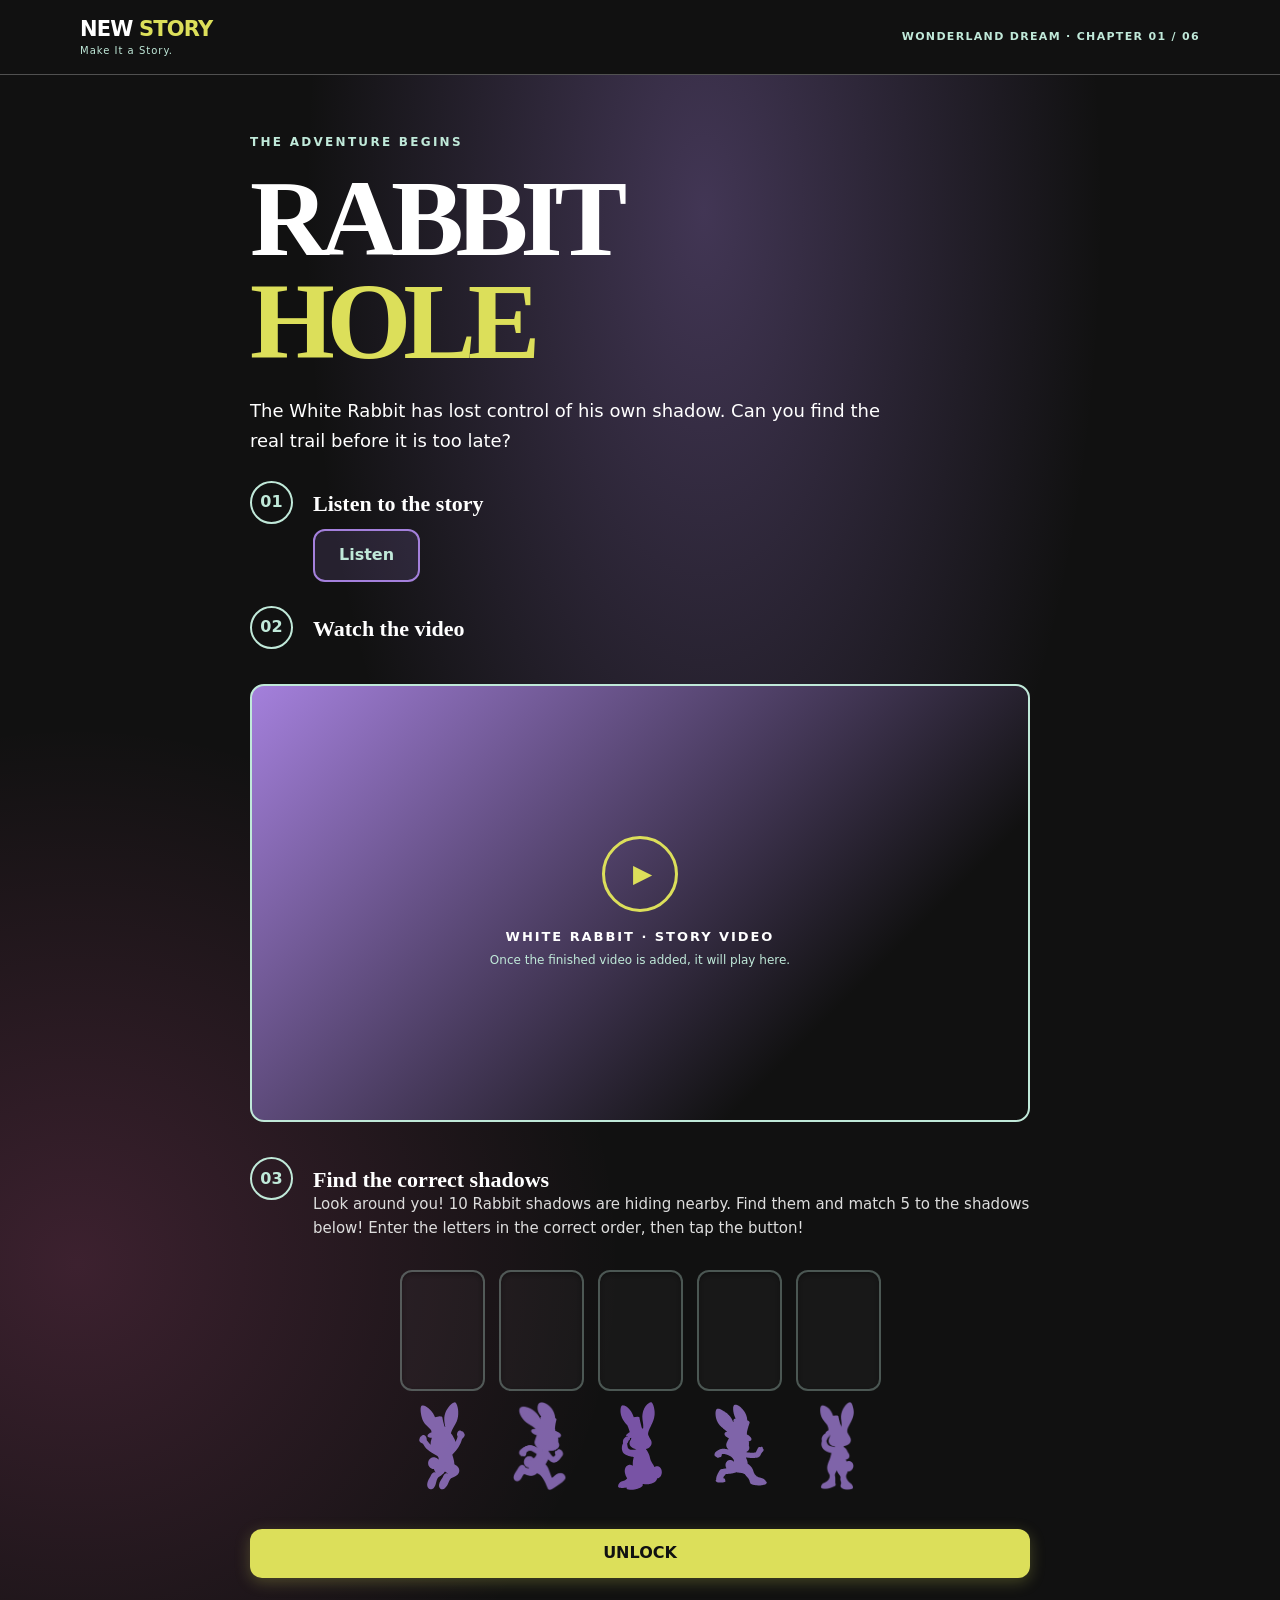
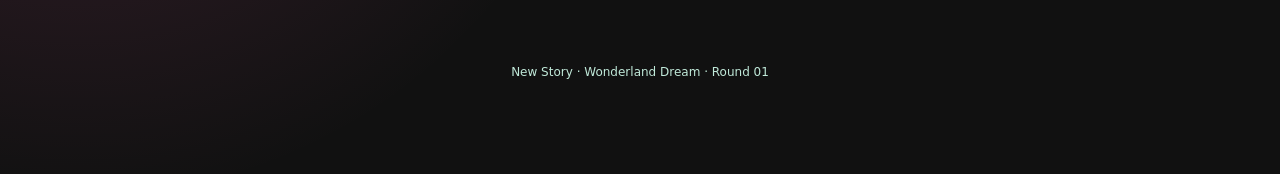
==== rounds/rabbit-hole/index.html @ a3e125e9 "Add files via upload" ====
<!doctype html>
<html lang="en">
<head>
  <meta charset="utf-8">
  <meta name="viewport" content="width=device-width,initial-scale=1">
  <meta name="robots" content="noindex,nofollow,noarchive">
  <meta name="theme-color" content="#A480DC">
  <title>Round 01 — Rabbit Hole | Wonderland Dream</title>
  <link rel="stylesheet" href="styles.css">
  <script src="game.js" defer></script>
</head>
<body class="w-game" data-round="rabbit-hole">
  <a class="skip" href="#round-content">Skip to challenge</a>
  <header class="w-header game-header"><div class="w-wrap w-header-inner">
    <div class="w-wordmark" aria-label="New Story">NEW <strong>STORY</strong><small>Make It a Story.</small></div>
    <span class="w-round-mark">WONDERLAND DREAM · CHAPTER 01 / 06</span>
  </div></header>
  <main id="round-content">
    <section class="game-intro">
      <div class="w-wrap game-wrap">
        <p class="w-eyebrow">THE ADVENTURE BEGINS</p>
        <h1>RABBIT <span>HOLE</span></h1>
        <p class="game-sub">The White Rabbit has lost control of his own shadow. Can you find the real trail before it is too late?</p>
        
        <div class="w-game-step">
          <span>01</span>
          <div>
            <h2>Listen to the story</h2>
            <audio id="myAudio" src="Round1.mp3"></audio>
            <button class="w-button" id="audio" onclick="playAudio()">Listen</button>
          </div>
        </div>

        <div class="w-game-step"><span>02</span><div><h2>Watch the video</h2></div></div>
        <div class="w-video-shell" aria-label="White Rabbit video player">
          <div class="w-video-placeholder" id="rabbit-video-placeholder">
            <div class="w-play-ring">▶</div>
            <p>WHITE RABBIT · STORY VIDEO</p>
            <small>Once the finished video is added, it will play here.</small>
          </div>
          <video id="rabbit-video" controls playsinline preload="metadata" aria-label="Rabbit Hole story video" hidden>
            <source src="../../assets/videos/Round1.mp4" type="video/mp4">
            Your browser does not support video playback.
          </video>
        </div>

        <div class="w-game-step">
          <span>03</span>
          <div>
            <h2>Find the correct shadows</h2>
            <p>Look around you! 10 Rabbit shadows are hiding nearby. Find them and match 5 to the shadows below! Enter the letters in the correct order, then tap the button!</p>
          </div>
        </div>

        <!-- Challenge Form Container -->
        <form id="word-form" style="margin-top: 20px;">
          <div id="rabbit-answer-board">
            <div>
              <input maxlength="1" aria-label="Letter 1" data-index="0" required>
              <img src="shadow-1.svg" alt="Rabbit shadow 1">
            </div>
            <div>
              <input maxlength="1" aria-label="Letter 2" data-index="1" required>
              <img src="shadow-2.png" alt="Rabbit shadow 2">
            </div>
            <div>
              <input maxlength="1" aria-label="Letter 3" data-index="2" required>
              <img src="shadow-3.svg" alt="Rabbit shadow 3">
            </div>
            <div>
              <input maxlength="1" aria-label="Letter 4" data-index="3" required>
              <img src="shadow-4.svg" alt="Rabbit shadow 4">
            </div>
            <div>
              <input maxlength="1" aria-label="Letter 5" data-index="4" required>
              <img src="shadow-5.png" alt="Rabbit shadow 5">
            </div>
          </div>
          
          <div class="w-answer-row" style="margin-top: 30px;">
            <button type="submit" class="w-button w-button-main" style="width: 100%;">UNLOCK</button>
          </div>
          <p id="word-feedback" class="w-feedback" aria-live="polite"></p>
        </form>

        <!-- Unlocked State -->
        <div id="unlocked" class="w-unlocked" hidden tabindex="-1">
          <div class="w-success-spark">✨</div>
          <h3>Round Unlocked!</h3>
          <p>You've successfully tracked down the White Rabbit's shadow.</p>
          <button type="button" id="reset-round" class="w-reset">Reset Round</button>
        </div>

        <p class="w-game-footer">New Story · Wonderland Dream · Round 01</p>
      </div>
    </section>
  </main>
</body>
</html>
---- rounds/rabbit-hole/styles.css ----
/* Wonderland Dream standalone section — original site CSS is not modified. */
:root {
  --lime: #dcdf5a;
  --mint: #c0e9d9;
  --violet: #a480dc;
  --pink: #fc67b4;
  --white: #fff;
  --black: #111;
}
*,
*::before,
*::after {
  box-sizing: border-box;
}
html {
  scroll-behavior: smooth;
}
body {
  margin: 0;
  font-family:
    system-ui,
    -apple-system,
    Segoe UI,
    Roboto,
    sans-serif;
  line-height: 1.55;
  color: var(--black);
}
a {
  color: inherit;
}
a:focus-visible,
button:focus-visible,
input:focus-visible {
  outline: 3px solid var(--lime);
  outline-offset: 4px;
}
button,
input {
  font: inherit;
}
[hidden] {
  display: none !important;
}
.w-wrap {
  width: min(1120px, calc(100% - 40px));
  margin-inline: auto;
}
.skip {
  position: absolute;
  top: -200px;
  left: 12px;
  background: white;
  color: black;
  padding: 10px;
  z-index: 999;
}
.skip:focus {
  top: 10px;
}
.w-header {
  background: #111;
  color: #fff;
  border-bottom: 1px solid #ffffff45;
}
.w-header-inner {
  min-height: 74px;
  display: flex;
  align-items: center;
  justify-content: space-between;
  gap: 20px;
}
.w-wordmark {
  font-weight: 900;
  font-size: 21px;
  letter-spacing: -0.04em;
  text-decoration: none;
  color: white;
  line-height: 1;
  display: inline-block;
  white-space: nowrap;
}
.w-wordmark strong {
  color: var(--lime);
}
.w-wordmark small {
  display: block;
  font-size: 10px;
  color: var(--mint);
  letter-spacing: 0.1em;
  margin-top: 6px;
  font-weight: 500;
}
.w-header nav {
  display: flex;
  align-items: center;
  gap: 26px;
}
.w-header nav a {
  text-decoration: none;
  font-size: 13px;
  font-weight: 700;
}
.w-nav-action {
  border: 1px solid var(--lime);
  border-radius: 99px;
  padding: 10px 17px;
}
.w-eyebrow {
  font-size: 12px;
  font-weight: 800;
  letter-spacing: 0.19em;
  color: var(--mint);
  text-transform: uppercase;
}
.w-eyebrow.w-ink {
  color: var(--black);
}
.w-hero {
  position: relative;
  overflow: hidden;
  isolation: isolate;
  color: white;
  background:
    radial-gradient(ellipse at 78% 43%, #a480dc60, transparent 50%),
    radial-gradient(ellipse at 30% 105%, #fc67b440, transparent 35%), #111;
}
.w-hero-grid {
  min-height: 625px;
  display: grid;
  grid-template-columns: 1fr 1fr;
  gap: 28px;
  align-items: center;
  padding-block: 68px;
  position: relative;
}
.w-hero-copy {
  position: relative;
  z-index: 1;
}
h1,
h2,
h3,
p {
  margin-top: 0;
}
.w-hero h1,
.game-intro h1 {
  font-family: Georgia, serif;
  font-size: clamp(56px, 8vw, 112px);
  letter-spacing: -0.075em;
  line-height: 0.95;
  margin: 23px 0;
  max-width: 700px;
}
.w-hero h1 span,
.game-intro h1 span {
  display: block;
  color: var(--lime);
}
.w-lead {
  max-width: 450px;
  color: #fff;
  font-size: 19px;
  line-height: 1.75;
  margin-bottom: 30px;
}
.w-button {
  min-height: 49px;
  display: inline-flex;
  align-items: center;
  justify-content: center;
  gap: 12px;
  padding: 12px 24px;
  text-decoration: none;
  border: 0;
  border-radius: 12px;
  cursor: pointer;
  font-weight: 850;
  transition: all 0.2s ease;
}
.w-button-main {
  background: var(--lime);
  color: #111;
  box-shadow: 0 4px 15px rgba(220, 223, 90, 0.25);
}
.w-button-main:hover {
  background: var(--mint);
  transform: translateY(-2px);
  box-shadow: 0 6px 20px rgba(192, 233, 217, 0.3);
}

/* Audio Listen Button Styling */
#audio.w-button {
  background: rgba(164, 128, 220, 0.15);
  border: 2px solid var(--violet);
  color: var(--mint);
  margin-top: 12px;
}
#audio.w-button:hover {
  background: var(--violet);
  color: #fff;
  border-color: var(--violet);
  transform: translateY(-2px);
  box-shadow: 0 4px 15px rgba(164, 128, 220, 0.3);
}

.w-micro {
  font-size: 12px;
  margin-top: 18px;
  color: var(--mint);
}
.w-hero-art {
  position: relative;
  height: 500px;
  display: flex;
  align-items: center;
  justify-content: center;
}
.w-mirror {
  width: 64%;
  height: 78%;
  padding: 13px;
  border-radius: 47% 47% 10% 10%;
  background: linear-gradient(
    120deg,
    var(--lime),
    var(--mint),
    var(--pink),
    var(--violet)
  );
  transform: rotate(7deg);
  box-shadow: 0 0 70px #a480dc90;
}
.w-mirror-inner {
  border: 6px solid #111;
  border-radius: 46% 46% 8% 8%;
  height: 100%;
  display: flex;
  flex-direction: column;
  align-items: center;
  justify-content: center;
  gap: 20px;
  text-align: center;
  background: radial-gradient(
    ellipse at 40% 40%,
    #c0e9d9bb,
    #a480dccc 55%,
    #111 110%
  );
}
.w-mirror-inner span {
  font-size: 95px;
  color: var(--lime);
}
.w-mirror-inner em {
  font-family: Georgia, serif;
  font-size: 21px;
  color: white;
}
.w-clock {
  width: 114px;
  height: 114px;
  border-radius: 50%;
  border: 8px solid var(--mint);
  box-shadow:
    0 0 0 4px #111,
    0 0 0 7px var(--mint);
  display: grid;
  place-items: center;
  position: absolute;
  z-index: 1;
  font-size: 70px;
  line-height: 1;
  color: var(--lime);
  background: #111;
}
.clock-one {
  top: 13%;
  left: 4%;
  transform: rotate(-28deg);
}
.clock-two {
  right: 1%;
  bottom: 12%;
  width: 88px;
  height: 88px;
  font-size: 51px;
  border-color: var(--pink);
  box-shadow:
    0 0 0 4px #111,
    0 0 0 7px var(--pink);
}
.w-spark {
  position: absolute;
  font-size: 44px;
  color: var(--lime);
}
.s1 {
  right: 6%;
  top: 8%;
}
.s2 {
  left: 12%;
  bottom: 9%;
  color: var(--pink);
}
.w-art-label {
  position: absolute;
  bottom: 0;
  font-size: 10px;
  letter-spacing: 0.1em;
  color: var(--mint);
}
.w-orb {
  position: absolute;
  border-radius: 50%;
  pointer-events: none;
}
.orb-one {
  width: 300px;
  height: 300px;
  left: -180px;
  bottom: -140px;
  background: #a480dc2f;
  filter: blur(45px);
}
.orb-two {
  width: 200px;
  height: 200px;
  right: -90px;
  top: -40px;
  background: #fc67b42e;
  filter: blur(55px);
}
.w-section {
  padding: 90px 0;
  background: white;
}
.w-section h2 {
  font:
    700 clamp(29px, 4vw, 49px)/1.13 Georgia,
    serif;
  letter-spacing: -0.035em;
  margin-bottom: 28px;
}
.w-two-col {
  display: grid;
  grid-template-columns: 0.8fr 1.2fr;
  gap: 60px;
}
.w-copy {
  font-size: 18px;
  max-width: 620px;
}
.w-copy p {
  margin-bottom: 18px;
}
.w-section-lilac {
  background: linear-gradient(135deg, #a480dc 0%, #c0e9d9 160%);
}
.w-journey {
  display: grid;
  grid-template-columns: repeat(3, minmax(0, 1fr));
  gap: 14px;
}
.w-journey article {
  min-height: 193px;
  padding: 25px;
  background: #fff;
  border-radius: 13px;
  border: 1px solid #11111120;
}
.w-chapter-n {
  font-weight: 900;
  color: #7049a6;
  letter-spacing: 0.08em;
  font-size: 13px;
}
.w-journey h3 {
  margin: 15px 0 8px;
  font:
    700 22px Georgia,
    serif;
}
.w-journey p {
  font-size: 14px;
  margin: 0;
}
.w-formats {
  display: grid;
  grid-template-columns: repeat(3, minmax(0, 1fr));
  gap: 14px;
}
.w-formats article {
  padding: 28px;
  border: 2px solid #111;
  border-radius: 14px;
  display: flex;
  flex-direction: column;
  align-items: flex-start;
  min-height: 300px;
}
.w-formats .w-featured {
  background: var(--mint);
}
.w-format-symbol {
  font-size: 32px;
  color: #7049a6;
}
.w-formats h3 {
  margin: 10px 0;
  font:
    700 23px Georgia,
    serif;
}
.w-formats p {
  font-size: 15px;
  flex: 1;
}
.w-price {
  font: 800 34px system-ui;
  margin: 8px 0;
}
.w-label {
  font-size: 11px;
  opacity: 0.8;
}
.w-disclaimer {
  font-size: 12px;
  margin-top: 21px;
  color: #555;
}
.w-footer {
  background: #111;
  color: white;
  padding: 26px 0;
  font-size: 12px;
}
.w-foot-flex {
  display: flex;
  justify-content: space-between;
  gap: 15px;
  flex-wrap: wrap;
}

/* Rabbit Hole game page */
.w-game {
  background: #111;
  color: #fff;
}
.w-round-mark {
  font-size: 11px;
  color: var(--mint);
  letter-spacing: 0.12em;
  font-weight: 800;
  text-align: right;
}
.game-intro {
  min-height: calc(100vh - 74px);
  padding: 58px 0 80px;
  background:
    radial-gradient(ellipse at 55% 8%, #a480dc55, transparent 40%),
    radial-gradient(ellipse at 6% 70%, #fc67b42f, transparent 32%), #111;
}
.game-wrap {
  width: min(780px, calc(100% - 36px));
}
.game-intro h1 {
  font-size: clamp(65px, 12vw, 109px);
  margin: 15px 0 22px;
}
.game-sub {
  font-size: 18px;
  color: #fff;
  max-width: 640px;
  line-height: 1.7;
}
.w-video-shell {
  position: relative;
  overflow: hidden;
  margin: 35px 0;
  aspect-ratio: 16/9;
  background: linear-gradient(135deg, #a480dc 0%, #111 75%);
  border: 2px solid var(--mint);
  border-radius: 14px;
  display: grid;
  place-items: center;
}
.w-video-shell video {
  width: 100%;
  height: 100%;
  object-fit: contain;
  background: #111;
}
.w-video-placeholder {
  display: flex;
  flex-direction: column;
  align-items: center;
  justify-content: center;
  text-align: center;
  padding: 20px;
  position: absolute;
  inset: 0;
}
.w-video-placeholder p {
  font-weight: 800;
  letter-spacing: 0.15em;
  font-size: 13px;
  margin: 15px 0 4px;
}
.w-video-placeholder small {
  font-size: 12px;
  color: var(--mint);
}
.w-play-ring {
  width: 76px;
  height: 76px;
  border: 3px solid var(--lime);
  color: var(--lime);
  border-radius: 50%;
  display: grid;
  place-items: center;
  font-size: 25px;
  padding-left: 5px;
}
.w-game-step {
  display: flex;
  gap: 20px;
  align-items: start;
  margin: 24px 0;
}
.w-game-step > span {
  flex: 0 0 43px;
  width: 43px;
  height: 43px;
  display: grid;
  place-items: center;
  border: 2px solid var(--mint);
  border-radius: 50%;
  font-weight: 850;
  color: var(--mint);
}
.w-game-step h2 {
  font:
    700 22px Georgia,
    serif;
  margin: 0;
  padding-top: 10px;
}
.w-game-step p {
  margin: 0;
  color: #ddd;
  font-size: 15px;
}
.w-feedback {
  font-weight: 700;
  color: var(--pink);
  min-height: 20px;
  margin: 10px 0 0;
  font-size: 14px;
}

/* Sleek Dark-Themed Input Board Styling */
#rabbit-answer-board {
  display: flex;
  justify-content: center;
  gap: 14px;
  width: 100%;
  margin: 30px auto;
}

#rabbit-answer-board > div {
  width: 18%;
  max-width: 85px;
  min-width: 0;
  text-align: center;
}

#rabbit-answer-board input {
  width: 100%;
  aspect-ratio: 0.7;
  box-sizing: border-box;
  border: 2px solid rgba(192, 233, 217, 0.3);
  border-radius: 12px;
  background: rgba(255, 255, 255, 0.03);
  color: var(--lime);
  text-align: center;
  font-size: clamp(22px, 5vw, 38px);
  font-weight: 800;
  text-transform: uppercase;
  outline: none;
  transition: all 0.2s ease;
  box-shadow: inset 0 2px 4px rgba(0, 0, 0, 0.3);
}

#rabbit-answer-board input:focus {
  border-color: var(--lime);
  background: rgba(255, 255, 255, 0.07);
  box-shadow: 0 0 15px rgba(220, 223, 90, 0.2), inset 0 2px 4px rgba(0, 0, 0, 0.3);
}

#rabbit-answer-board img {
  width: 100%;
  height: 90px;
  object-fit: contain;
  margin-top: 10px;
  opacity: 0.75;
  transition: opacity 0.2s ease;
}

#rabbit-answer-board > div:hover img {
  opacity: 1;
}

/* Animated Success / Unlocked Screen */
@keyframes unlockPop {
  0% {
    opacity: 0;
    transform: scale(0.9) translateY(20px);
  }
  100% {
    opacity: 1;
    transform: scale(1) translateY(0);
  }
}

.w-unlocked {
  background: linear-gradient(135deg, var(--mint), var(--violet));
  color: #111;
  padding: 36px 28px;
  border-radius: 16px;
  text-align: center;
  margin-top: 30px;
  box-shadow: 0 10px 30px rgba(164, 128, 220, 0.4);
  opacity: 0;
  transform: scale(0.9) translateY(20px);
}

.w-unlocked.w-unlocked-show {
  animation: unlockPop 0.4s cubic-bezier(0.175, 0.885, 0.32, 1.275) forwards;
}

.w-unlocked h3 {
  font-family: Georgia, serif;
  font-size: clamp(28px, 4vw, 38px);
  margin: 12px 0 8px;
  color: #111;
}

.w-unlocked p {
  font-size: 16px;
  color: #222;
  margin: 0 0 20px 0;
}

.w-success-spark {
  font-size: 52px;
  animation: spinSpark 3s linear infinite;
  display: inline-block;
}

@keyframes spinSpark {
  0% { transform: rotate(0deg) scale(1); }
  50% { transform: rotate(180deg) scale(1.1); }
  100% { transform: rotate(360deg) scale(1); }
}

.w-reset {
  padding: 12px 24px;
  border: 2px solid #111;
  background: #111;
  color: var(--mint);
  cursor: pointer;
  border-radius: 10px;
  font-weight: 850;
  transition: all 0.2s ease;
}

.w-reset:hover {
  background: #fff;
  color: #111;
  border-color: #fff;
  transform: translateY(-2px);
  box-shadow: 0 4px 12px rgba(0, 0, 0, 0.2);
}

.w-game-footer {
  text-align: center;
  color: var(--mint);
  font-size: 12px;
  margin-top: 55px;
}

@media (max-width: 760px) {
  .w-header nav {
    gap: 12px;
  }
  .w-header nav a {
    font-size: 12px;
  }
  .w-header nav a:not(.w-nav-action) {
    display: none;
  }
  .w-hero-grid {
    grid-template-columns: 1fr;
    padding: 56px 0 35px;
  }
  .w-hero-art {
    height: 390px;
  }
  .w-hero h1 {
    font-size: clamp(60px, 13vw, 100px);
  }
  .w-two-col {
    grid-template-columns: 1fr;
    gap: 0;
  }
  .w-section {
    padding: 65px 0;
  }
  .w-journey,
  .w-formats {
    grid-template-columns: repeat(2, minmax(0, 1fr));
  }
}

@media (max-width: 530px) {
  .w-wrap {
    width: min(1120px, calc(100% - 30px));
  }
  .w-hero h1 {
    font-size: clamp(50px, 15vw, 76px);
  }
  .w-hero-art {
    height: 300px;
  }
  .w-clock {
    width: 70px;
    height: 70px;
    font-size: 36px;
    border-width: 4px;
  }
  .clock-two {
    width: 62px;
    height: 62px;
    font-size: 35px;
  }
  .w-mirror-inner span {
    font-size: 58px;
  }
  .w-mirror-inner em {
    font-size: 16px;
  }
  .w-journey,
  .w-formats {
    grid-template-columns: 1fr;
  }
  .w-section h2 {
    font-size: 34px;
  }
  .w-round-mark {
    font-size: 9px;
    letter-spacing: 0;
  }
}

@media (prefers-reduced-motion: reduce) {
  html {
    scroll-behavior: auto;
  }
}
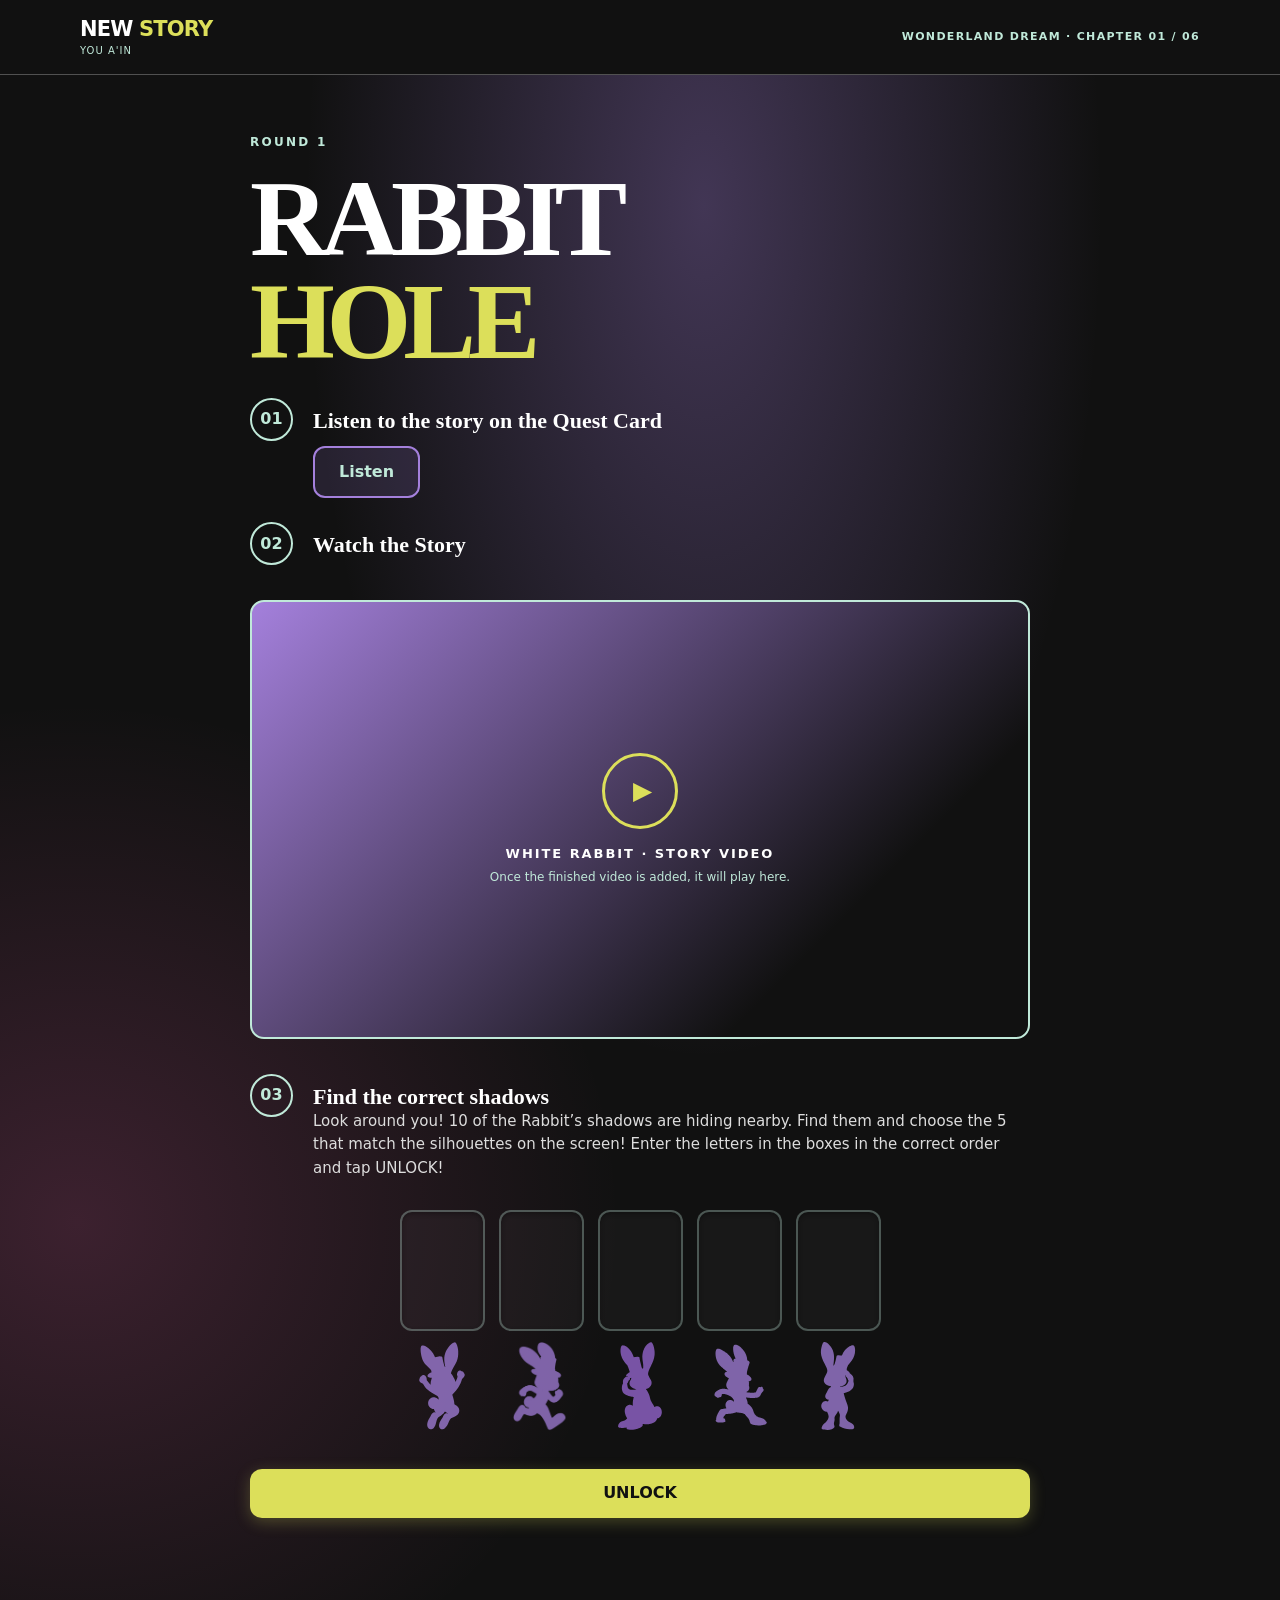
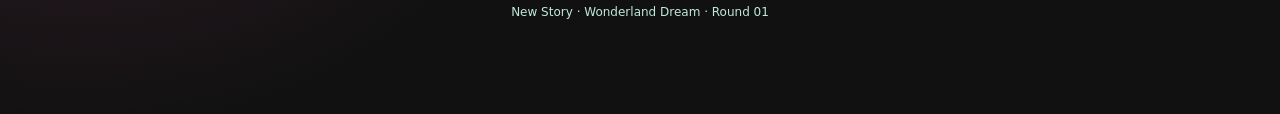
==== commit 81a77d74: "changes" ====
--- a/rounds/rabbit-hole/index.html
+++ b/rounds/rabbit-hole/index.html
@@ -12,26 +12,26 @@
 <body class="w-game" data-round="rabbit-hole">
   <a class="skip" href="#round-content">Skip to challenge</a>
   <header class="w-header game-header"><div class="w-wrap w-header-inner">
-    <div class="w-wordmark" aria-label="New Story">NEW <strong>STORY</strong><small>Make It a Story.</small></div>
+    <div class="w-wordmark" aria-label="New Story">NEW <strong>STORY</strong><small>YOU A'IN</small></div>
     <span class="w-round-mark">WONDERLAND DREAM · CHAPTER 01 / 06</span>
   </div></header>
   <main id="round-content">
     <section class="game-intro">
       <div class="w-wrap game-wrap">
-        <p class="w-eyebrow">THE ADVENTURE BEGINS</p>
+        <p class="w-eyebrow">ROUND 1</p>
         <h1>RABBIT <span>HOLE</span></h1>
-        <p class="game-sub">The White Rabbit has lost control of his own shadow. Can you find the real trail before it is too late?</p>
+        
         
         <div class="w-game-step">
           <span>01</span>
           <div>
-            <h2>Listen to the story</h2>
+            <h2>Listen to the story on the Quest Card</h2>
             <audio id="myAudio" src="Round1.mp3"></audio>
             <button class="w-button" id="audio" onclick="playAudio()">Listen</button>
           </div>
         </div>
 
-        <div class="w-game-step"><span>02</span><div><h2>Watch the video</h2></div></div>
+        <div class="w-game-step"><span>02</span><div><h2>Watch the Story</h2></div></div>
         <div class="w-video-shell" aria-label="White Rabbit video player">
           <div class="w-video-placeholder" id="rabbit-video-placeholder">
             <div class="w-play-ring">▶</div>
@@ -48,7 +48,9 @@
           <span>03</span>
           <div>
             <h2>Find the correct shadows</h2>
-            <p>Look around you! 10 Rabbit shadows are hiding nearby. Find them and match 5 to the shadows below! Enter the letters in the correct order, then tap the button!</p>
+            <p>Look around you! 10 of the Rabbit’s shadows are hiding nearby. Find them and choose the 5 that match the silhouettes on the screen!
+
+Enter the letters in the boxes in the correct order and tap UNLOCK!</p>
           </div>
         </div>
 
@@ -73,7 +75,7 @@
             </div>
             <div>
               <input maxlength="1" aria-label="Letter 5" data-index="4" required>
-              <img src="shadow-5.png" alt="Rabbit shadow 5">
+              <img src="shadow-5.svg" alt="Rabbit shadow 5">
             </div>
           </div>
           
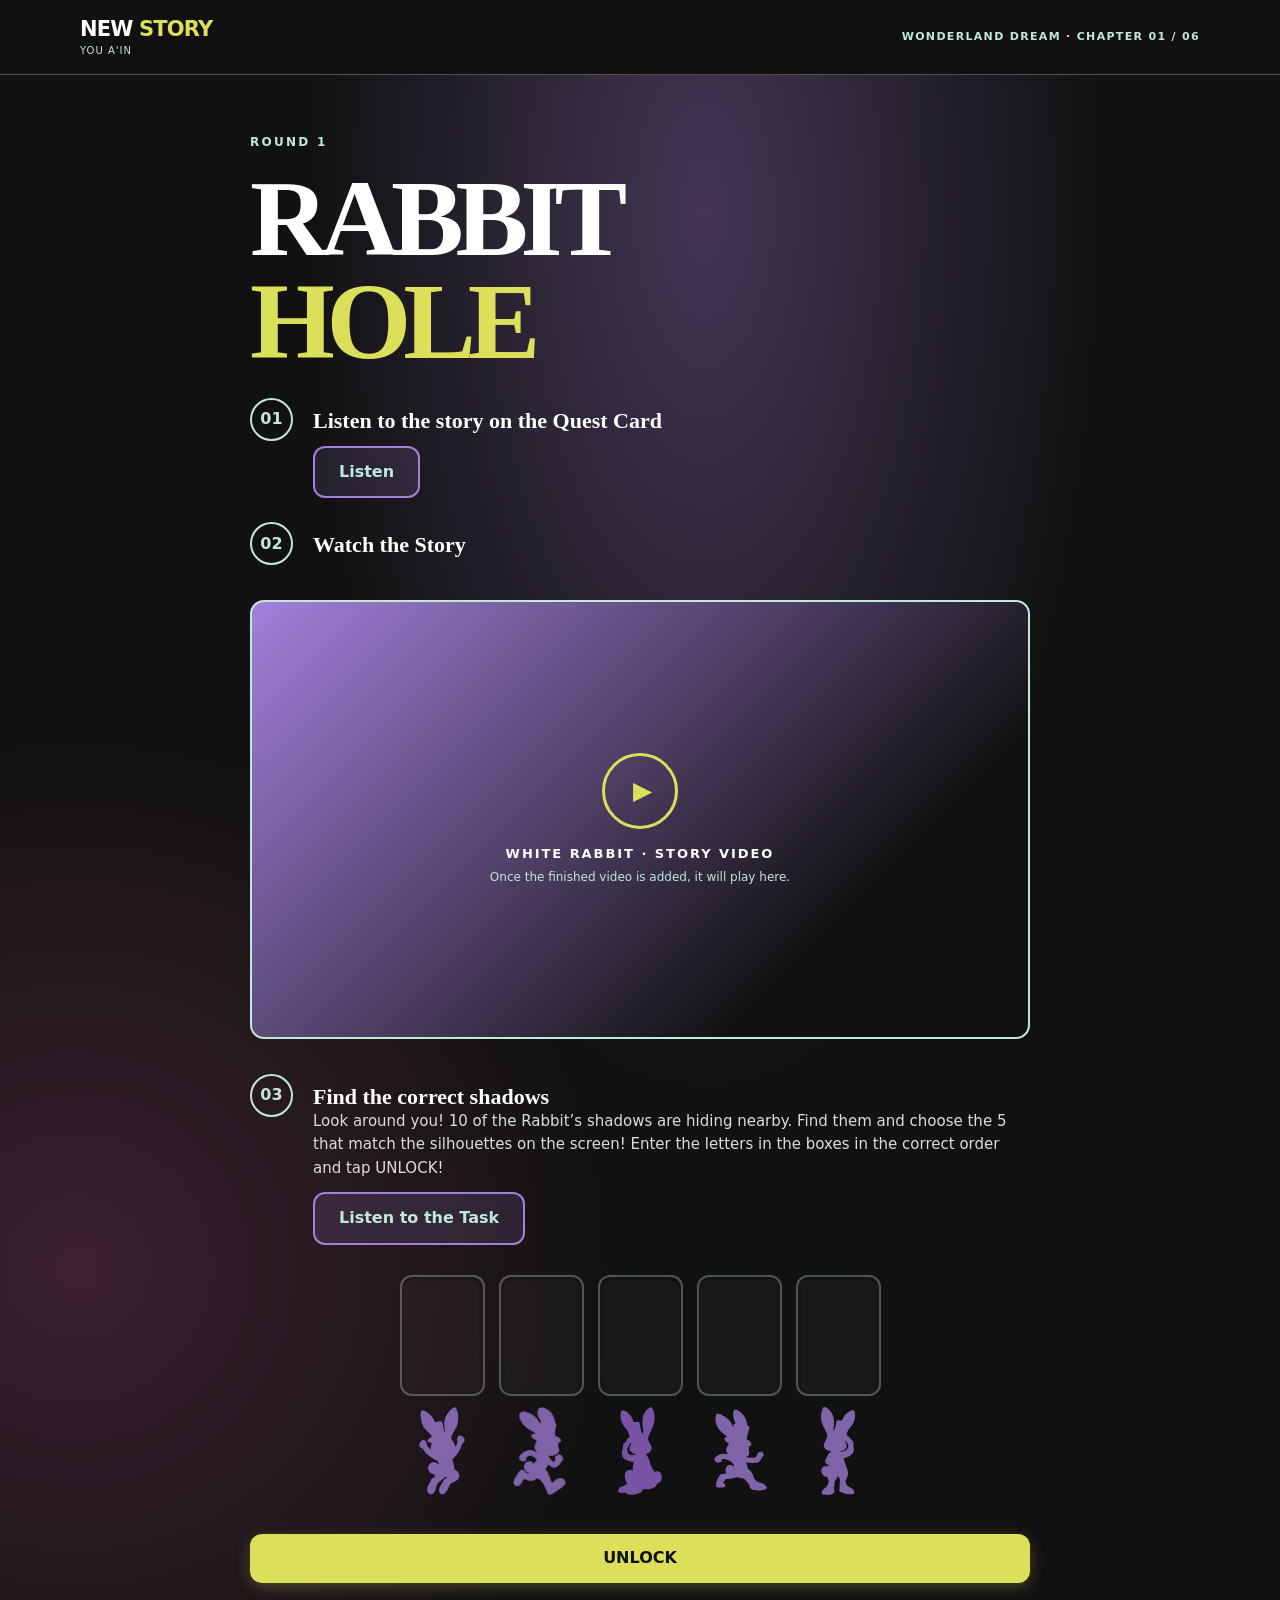
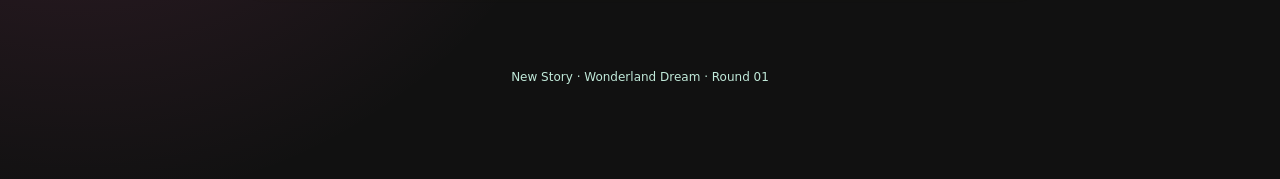
==== commit 55738dc6: "audio update" ====
--- a/rounds/rabbit-hole/index.html
+++ b/rounds/rabbit-hole/index.html
@@ -1,101 +1,158 @@
 <!doctype html>
 <html lang="en">
-<head>
-  <meta charset="utf-8">
-  <meta name="viewport" content="width=device-width,initial-scale=1">
-  <meta name="robots" content="noindex,nofollow,noarchive">
-  <meta name="theme-color" content="#A480DC">
-  <title>Round 01 — Rabbit Hole | Wonderland Dream</title>
-  <link rel="stylesheet" href="styles.css">
-  <script src="game.js" defer></script>
-</head>
-<body class="w-game" data-round="rabbit-hole">
-  <a class="skip" href="#round-content">Skip to challenge</a>
-  <header class="w-header game-header"><div class="w-wrap w-header-inner">
-    <div class="w-wordmark" aria-label="New Story">NEW <strong>STORY</strong><small>YOU A'IN</small></div>
-    <span class="w-round-mark">WONDERLAND DREAM · CHAPTER 01 / 06</span>
-  </div></header>
-  <main id="round-content">
-    <section class="game-intro">
-      <div class="w-wrap game-wrap">
-        <p class="w-eyebrow">ROUND 1</p>
-        <h1>RABBIT <span>HOLE</span></h1>
-        
-        
-        <div class="w-game-step">
-          <span>01</span>
-          <div>
-            <h2>Listen to the story on the Quest Card</h2>
-            <audio id="myAudio" src="Round1.mp3"></audio>
-            <button class="w-button" id="audio" onclick="playAudio()">Listen</button>
-          </div>
+  <head>
+    <meta charset="utf-8" />
+    <meta name="viewport" content="width=device-width,initial-scale=1" />
+    <meta name="robots" content="noindex,nofollow,noarchive" />
+    <meta name="theme-color" content="#A480DC" />
+    <title>Round 01 — Rabbit Hole | Wonderland Dream</title>
+    <link rel="stylesheet" href="styles.css" />
+    <script src="game.js" defer></script>
+  </head>
+  <body class="w-game" data-round="rabbit-hole">
+    <a class="skip" href="#round-content">Skip to challenge</a>
+    <header class="w-header game-header">
+      <div class="w-wrap w-header-inner">
+        <div class="w-wordmark" aria-label="New Story">
+          NEW <strong>STORY</strong><small>YOU A'IN</small>
         </div>
+        <span class="w-round-mark">WONDERLAND DREAM · CHAPTER 01 / 06</span>
+      </div>
+    </header>
+    <main id="round-content">
+      <section class="game-intro">
+        <div class="w-wrap game-wrap">
+          <p class="w-eyebrow">ROUND 1</p>
+          <h1>RABBIT <span>HOLE</span></h1>
 
-        <div class="w-game-step"><span>02</span><div><h2>Watch the Story</h2></div></div>
-        <div class="w-video-shell" aria-label="White Rabbit video player">
-          <div class="w-video-placeholder" id="rabbit-video-placeholder">
-            <div class="w-play-ring">▶</div>
-            <p>WHITE RABBIT · STORY VIDEO</p>
-            <small>Once the finished video is added, it will play here.</small>
-          </div>
-          <video id="rabbit-video" controls playsinline preload="metadata" aria-label="Rabbit Hole story video" hidden>
-            <source src="../../assets/videos/Round1.mp4" type="video/mp4">
-            Your browser does not support video playback.
-          </video>
-        </div>
-
-        <div class="w-game-step">
-          <span>03</span>
-          <div>
-            <h2>Find the correct shadows</h2>
-            <p>Look around you! 10 of the Rabbit’s shadows are hiding nearby. Find them and choose the 5 that match the silhouettes on the screen!
-
-Enter the letters in the boxes in the correct order and tap UNLOCK!</p>
-          </div>
-        </div>
-
-        <!-- Challenge Form Container -->
-        <form id="word-form" style="margin-top: 20px;">
-          <div id="rabbit-answer-board">
+          <div class="w-game-step">
+            <span>01</span>
             <div>
-              <input maxlength="1" aria-label="Letter 1" data-index="0" required>
-              <img src="shadow-1.svg" alt="Rabbit shadow 1">
-            </div>
-            <div>
-              <input maxlength="1" aria-label="Letter 2" data-index="1" required>
-              <img src="shadow-2.png" alt="Rabbit shadow 2">
-            </div>
-            <div>
-              <input maxlength="1" aria-label="Letter 3" data-index="2" required>
-              <img src="shadow-3.svg" alt="Rabbit shadow 3">
-            </div>
-            <div>
-              <input maxlength="1" aria-label="Letter 4" data-index="3" required>
-              <img src="shadow-4.svg" alt="Rabbit shadow 4">
-            </div>
-            <div>
-              <input maxlength="1" aria-label="Letter 5" data-index="4" required>
-              <img src="shadow-5.svg" alt="Rabbit shadow 5">
+              <h2>Listen to the story on the Quest Card</h2>
+              <audio id="myAudio" src="Round1.mp3"></audio>
+              <button class="w-button" id="audio" onclick="playAudio()">
+                Listen
+              </button>
             </div>
           </div>
-          
-          <div class="w-answer-row" style="margin-top: 30px;">
-            <button type="submit" class="w-button w-button-main" style="width: 100%;">UNLOCK</button>
+
+          <div class="w-game-step">
+            <span>02</span>
+            <div><h2>Watch the Story</h2></div>
           </div>
-          <p id="word-feedback" class="w-feedback" aria-live="polite"></p>
-        </form>
+          <div class="w-video-shell" aria-label="White Rabbit video player">
+            <div class="w-video-placeholder" id="rabbit-video-placeholder">
+              <div class="w-play-ring">▶</div>
+              <p>WHITE RABBIT · STORY VIDEO</p>
+              <small
+                >Once the finished video is added, it will play here.</small
+              >
+            </div>
+            <video
+              id="rabbit-video"
+              controls
+              playsinline
+              preload="metadata"
+              aria-label="Rabbit Hole story video"
+              hidden
+            >
+              <source src="../../assets/videos/Round1.mp4" type="video/mp4" />
+              Your browser does not support video playback.
+            </video>
+          </div>
 
-        <!-- Unlocked State -->
-        <div id="unlocked" class="w-unlocked" hidden tabindex="-1">
-          <div class="w-success-spark">✨</div>
-          <h3>Round Unlocked!</h3>
-          <p>You've successfully tracked down the White Rabbit's shadow.</p>
-          <button type="button" id="reset-round" class="w-reset">Reset Round</button>
+          <div class="w-game-step">
+            <span>03</span>
+            <div>
+              <h2>Find the correct shadows</h2>
+              <p>
+                Look around you! 10 of the Rabbit’s shadows are hiding nearby.
+                Find them and choose the 5 that match the silhouettes on the
+                screen! Enter the letters in the boxes in the correct order and
+                tap UNLOCK!
+              </p>
+              <audio id="myTask" src="Task_R1.mpeg"></audio>
+              <button class="w-button" id="audio" onclick="playTask()">
+                Listen to the Task
+              </button>
+            </div>
+          </div>
+
+          <!-- Challenge Form Container -->
+          <form id="word-form" style="margin-top: 20px">
+            <div id="rabbit-answer-board">
+              <div>
+                <input
+                  maxlength="1"
+                  aria-label="Letter 1"
+                  data-index="0"
+                  required
+                />
+                <img src="shadow-1.svg" alt="Rabbit shadow 1" />
+              </div>
+              <div>
+                <input
+                  maxlength="1"
+                  aria-label="Letter 2"
+                  data-index="1"
+                  required
+                />
+                <img src="shadow-2.png" alt="Rabbit shadow 2" />
+              </div>
+              <div>
+                <input
+                  maxlength="1"
+                  aria-label="Letter 3"
+                  data-index="2"
+                  required
+                />
+                <img src="shadow-3.svg" alt="Rabbit shadow 3" />
+              </div>
+              <div>
+                <input
+                  maxlength="1"
+                  aria-label="Letter 4"
+                  data-index="3"
+                  required
+                />
+                <img src="shadow-4.svg" alt="Rabbit shadow 4" />
+              </div>
+              <div>
+                <input
+                  maxlength="1"
+                  aria-label="Letter 5"
+                  data-index="4"
+                  required
+                />
+                <img src="shadow-5.svg" alt="Rabbit shadow 5" />
+              </div>
+            </div>
+
+            <div class="w-answer-row" style="margin-top: 30px">
+              <button
+                type="submit"
+                class="w-button w-button-main"
+                style="width: 100%"
+              >
+                UNLOCK
+              </button>
+            </div>
+            <p id="word-feedback" class="w-feedback" aria-live="polite"></p>
+          </form>
+
+          <!-- Unlocked State -->
+          <div id="unlocked" class="w-unlocked" hidden tabindex="-1">
+            <div class="w-success-spark">✨</div>
+            <h3>Round Unlocked!</h3>
+            <p>You've successfully tracked down the White Rabbit's shadow.</p>
+            <button type="button" id="reset-round" class="w-reset">
+              Reset Round
+            </button>
+          </div>
+
+          <p class="w-game-footer">New Story · Wonderland Dream · Round 01</p>
         </div>
-
-        <p class="w-game-footer">New Story · Wonderland Dream · Round 01</p>
-      </div>
-    </section>
-  </main>
-</body>
-</html>+      </section>
+    </main>
+  </body>
+</html>
